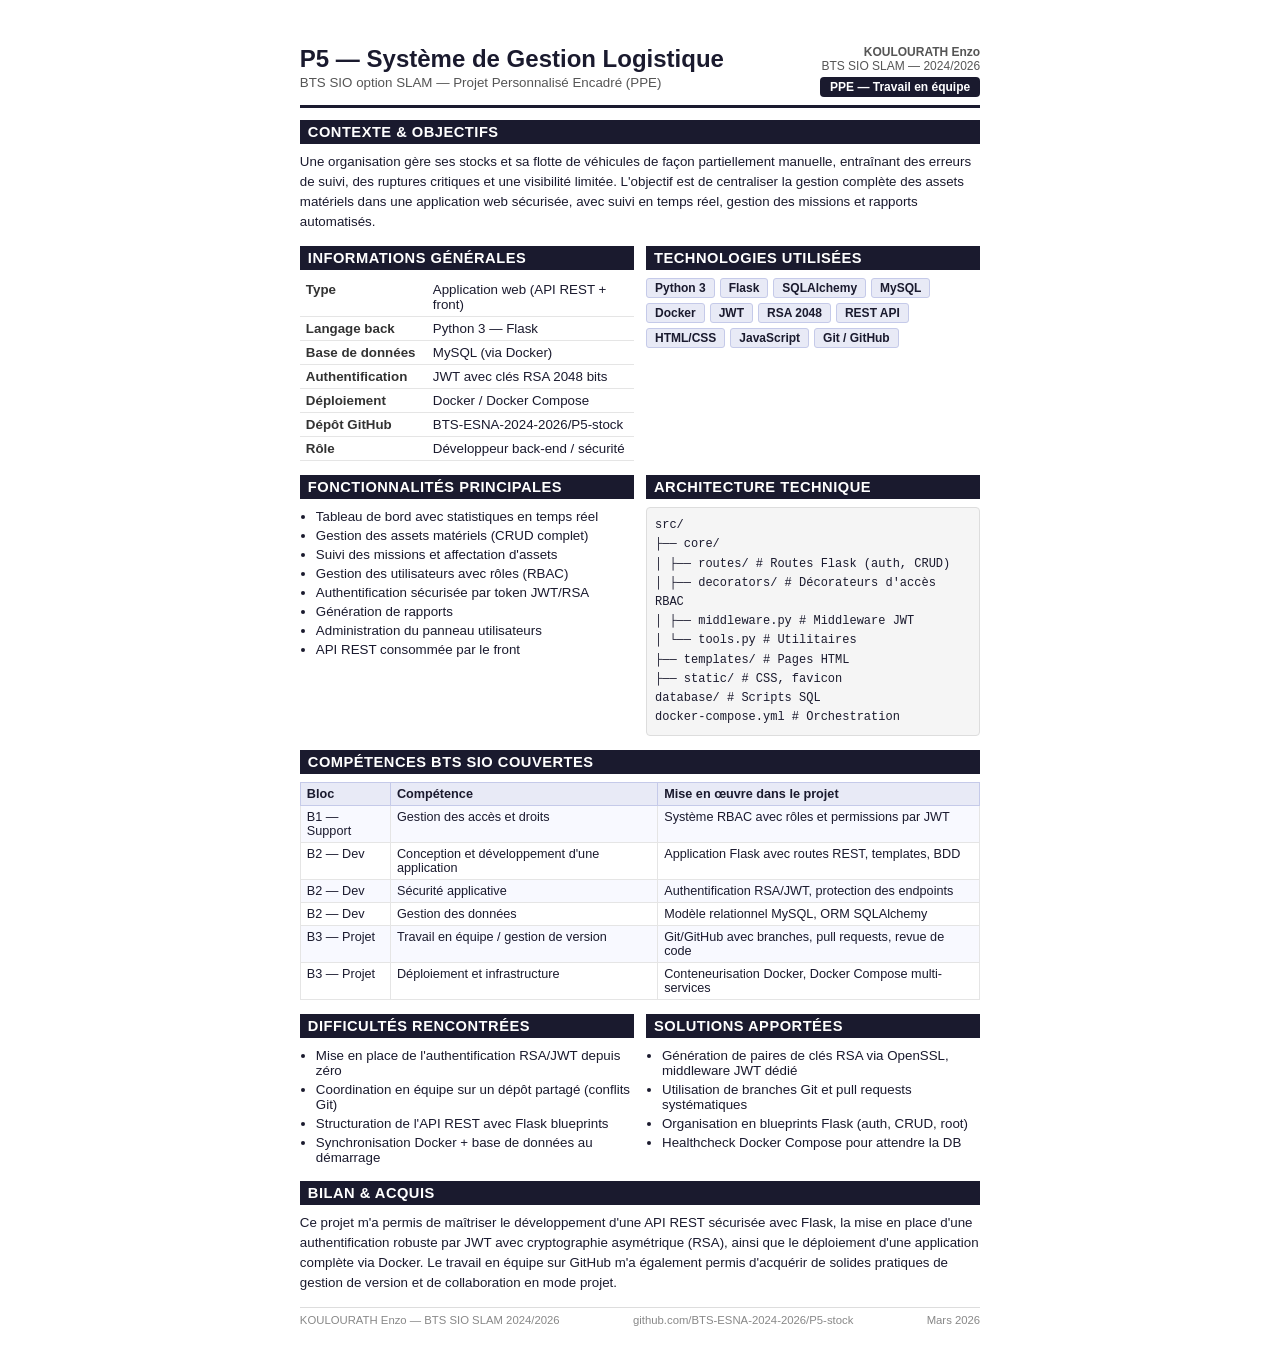
==== fiche_p5_stock.html @ 523cb18c "modif" ====
<!DOCTYPE html>
<html lang="fr">
<head>
<meta charset="UTF-8">
<meta name="viewport" content="width=device-width, initial-scale=1.0">
<title>Fiche PPE — P5 Gestion Logistique</title>
<style>
  * { box-sizing: border-box; margin: 0; padding: 0; }
  body { font-family: 'Segoe UI', Arial, sans-serif; font-size: 11pt; color: #1a1a2e; background: #fff; }

  .page { max-width: 210mm; margin: 0 auto; padding: 12mm 15mm; }

  /* En-tête */
  .header { display: flex; justify-content: space-between; align-items: flex-start; border-bottom: 3px solid #1a1a2e; padding-bottom: 8px; margin-bottom: 12px; }
  .header-left h1 { font-size: 18pt; font-weight: 700; color: #1a1a2e; }
  .header-left .subtitle { font-size: 10pt; color: #555; margin-top: 2px; }
  .header-right { text-align: right; font-size: 9pt; color: #555; }
  .badge { display: inline-block; background: #1a1a2e; color: #fff; padding: 3px 10px; border-radius: 4px; font-size: 9pt; font-weight: 600; margin-top: 4px; }

  /* Sections */
  .section { margin-bottom: 14px; }
  .section h2 { font-size: 11pt; font-weight: 700; text-transform: uppercase; letter-spacing: 0.5px; color: #fff; background: #1a1a2e; padding: 4px 8px; margin-bottom: 8px; }

  /* Grille 2 colonnes */
  .grid-2 { display: grid; grid-template-columns: 1fr 1fr; gap: 12px; }

  /* Info list */
  .info-table { width: 100%; border-collapse: collapse; font-size: 10pt; }
  .info-table tr { border-bottom: 1px solid #e5e5e5; }
  .info-table td { padding: 4px 6px; vertical-align: top; }
  .info-table td:first-child { font-weight: 600; width: 38%; color: #333; white-space: nowrap; }

  /* Tags technos */
  .tags { display: flex; flex-wrap: wrap; gap: 5px; margin-top: 6px; }
  .tag { background: #e8eaf6; color: #1a1a2e; border: 1px solid #c5cae9; padding: 2px 8px; border-radius: 3px; font-size: 9pt; font-weight: 600; }

  /* Fonctionnalités */
  .feature-list { padding-left: 16px; }
  .feature-list li { padding: 2px 0; font-size: 10pt; }

  /* Tableau compétences */
  .comp-table { width: 100%; border-collapse: collapse; font-size: 9.5pt; }
  .comp-table th { background: #e8eaf6; padding: 4px 6px; text-align: left; font-weight: 600; border: 1px solid #c5cae9; }
  .comp-table td { padding: 4px 6px; border: 1px solid #e5e5e5; vertical-align: top; }
  .comp-table tr:nth-child(even) { background: #f8f9ff; }

  /* Architecture */
  .arch-box { background: #f5f5f5; border: 1px solid #ddd; border-radius: 4px; padding: 8px; font-family: monospace; font-size: 9pt; line-height: 1.6; }

  /* Footer */
  .footer { margin-top: 14px; border-top: 1px solid #ddd; padding-top: 6px; display: flex; justify-content: space-between; font-size: 8.5pt; color: #888; }

  @media print {
    body { font-size: 10.5pt; }
    .page { padding: 8mm 12mm; max-width: 100%; }
  }
</style>
</head>
<body>
<div class="page">

  <!-- EN-TÊTE -->
  <div class="header">
    <div class="header-left">
      <h1>P5 — Système de Gestion Logistique</h1>
      <div class="subtitle">BTS SIO option SLAM — Projet Personnalisé Encadré (PPE)</div>
    </div>
    <div class="header-right">
      <div><strong>KOULOURATH Enzo</strong></div>
      <div>BTS SIO SLAM — 2024/2026</div>
      <div class="badge">PPE — Travail en équipe</div>
    </div>
  </div>

  <!-- CONTEXTE & OBJECTIFS -->
  <div class="section">
    <h2>Contexte & Objectifs</h2>
    <p style="font-size:10pt; line-height:1.5;">
      Une organisation gère ses stocks et sa flotte de véhicules de façon partiellement manuelle, entraînant des erreurs de suivi,
      des ruptures critiques et une visibilité limitée. L'objectif est de centraliser la gestion complète des assets matériels
      dans une application web sécurisée, avec suivi en temps réel, gestion des missions et rapports automatisés.
    </p>
  </div>

  <!-- INFOS PROJET + TECHNOS -->
  <div class="grid-2">
    <div class="section">
      <h2>Informations générales</h2>
      <table class="info-table">
        <tr><td>Type</td><td>Application web (API REST + front)</td></tr>
        <tr><td>Langage back</td><td>Python 3 — Flask</td></tr>
        <tr><td>Base de données</td><td>MySQL (via Docker)</td></tr>
        <tr><td>Authentification</td><td>JWT avec clés RSA 2048 bits</td></tr>
        <tr><td>Déploiement</td><td>Docker / Docker Compose</td></tr>
        <tr><td>Dépôt GitHub</td><td>BTS-ESNA-2024-2026/P5-stock</td></tr>
        <tr><td>Rôle</td><td>Développeur back-end / sécurité</td></tr>
      </table>
    </div>

    <div class="section">
      <h2>Technologies utilisées</h2>
      <div class="tags">
        <span class="tag">Python 3</span>
        <span class="tag">Flask</span>
        <span class="tag">SQLAlchemy</span>
        <span class="tag">MySQL</span>
        <span class="tag">Docker</span>
        <span class="tag">JWT</span>
        <span class="tag">RSA 2048</span>
        <span class="tag">REST API</span>
        <span class="tag">HTML/CSS</span>
        <span class="tag">JavaScript</span>
        <span class="tag">Git / GitHub</span>
      </div>
    </div>
  </div>

  <!-- FONCTIONNALITÉS -->
  <div class="grid-2">
    <div class="section">
      <h2>Fonctionnalités principales</h2>
      <ul class="feature-list">
        <li>Tableau de bord avec statistiques en temps réel</li>
        <li>Gestion des assets matériels (CRUD complet)</li>
        <li>Suivi des missions et affectation d'assets</li>
        <li>Gestion des utilisateurs avec rôles (RBAC)</li>
        <li>Authentification sécurisée par token JWT/RSA</li>
        <li>Génération de rapports</li>
        <li>Administration du panneau utilisateurs</li>
        <li>API REST consommée par le front</li>
      </ul>
    </div>

    <div class="section">
      <h2>Architecture technique</h2>
      <div class="arch-box">
src/<br>
├── core/<br>
│   ├── routes/        # Routes Flask (auth, CRUD)<br>
│   ├── decorators/    # Décorateurs d'accès RBAC<br>
│   ├── middleware.py  # Middleware JWT<br>
│   └── tools.py       # Utilitaires<br>
├── templates/         # Pages HTML<br>
├── static/            # CSS, favicon<br>
database/              # Scripts SQL<br>
docker-compose.yml     # Orchestration
      </div>
    </div>
  </div>

  <!-- COMPÉTENCES BTS SIO -->
  <div class="section">
    <h2>Compétences BTS SIO couvertes</h2>
    <table class="comp-table">
      <tr>
        <th>Bloc</th>
        <th>Compétence</th>
        <th>Mise en œuvre dans le projet</th>
      </tr>
      <tr>
        <td>B1 — Support</td>
        <td>Gestion des accès et droits</td>
        <td>Système RBAC avec rôles et permissions par JWT</td>
      </tr>
      <tr>
        <td>B2 — Dev</td>
        <td>Conception et développement d'une application</td>
        <td>Application Flask avec routes REST, templates, BDD</td>
      </tr>
      <tr>
        <td>B2 — Dev</td>
        <td>Sécurité applicative</td>
        <td>Authentification RSA/JWT, protection des endpoints</td>
      </tr>
      <tr>
        <td>B2 — Dev</td>
        <td>Gestion des données</td>
        <td>Modèle relationnel MySQL, ORM SQLAlchemy</td>
      </tr>
      <tr>
        <td>B3 — Projet</td>
        <td>Travail en équipe / gestion de version</td>
        <td>Git/GitHub avec branches, pull requests, revue de code</td>
      </tr>
      <tr>
        <td>B3 — Projet</td>
        <td>Déploiement et infrastructure</td>
        <td>Conteneurisation Docker, Docker Compose multi-services</td>
      </tr>
    </table>
  </div>

  <!-- DIFFICULTÉS & SOLUTIONS -->
  <div class="grid-2">
    <div class="section">
      <h2>Difficultés rencontrées</h2>
      <ul class="feature-list">
        <li>Mise en place de l'authentification RSA/JWT depuis zéro</li>
        <li>Coordination en équipe sur un dépôt partagé (conflits Git)</li>
        <li>Structuration de l'API REST avec Flask blueprints</li>
        <li>Synchronisation Docker + base de données au démarrage</li>
      </ul>
    </div>

    <div class="section">
      <h2>Solutions apportées</h2>
      <ul class="feature-list">
        <li>Génération de paires de clés RSA via OpenSSL, middleware JWT dédié</li>
        <li>Utilisation de branches Git et pull requests systématiques</li>
        <li>Organisation en blueprints Flask (auth, CRUD, root)</li>
        <li>Healthcheck Docker Compose pour attendre la DB</li>
      </ul>
    </div>
  </div>

  <!-- BILAN -->
  <div class="section">
    <h2>Bilan & acquis</h2>
    <p style="font-size:10pt; line-height:1.5;">
      Ce projet m'a permis de maîtriser le développement d'une API REST sécurisée avec Flask, la mise en place d'une
      authentification robuste par JWT avec cryptographie asymétrique (RSA), ainsi que le déploiement d'une application
      complète via Docker. Le travail en équipe sur GitHub m'a également permis d'acquérir de solides pratiques de
      gestion de version et de collaboration en mode projet.
    </p>
  </div>

  <div class="footer">
    <span>KOULOURATH Enzo — BTS SIO SLAM 2024/2026</span>
    <span>github.com/BTS-ESNA-2024-2026/P5-stock</span>
    <span>Mars 2026</span>
  </div>

</div>
</body>
</html>
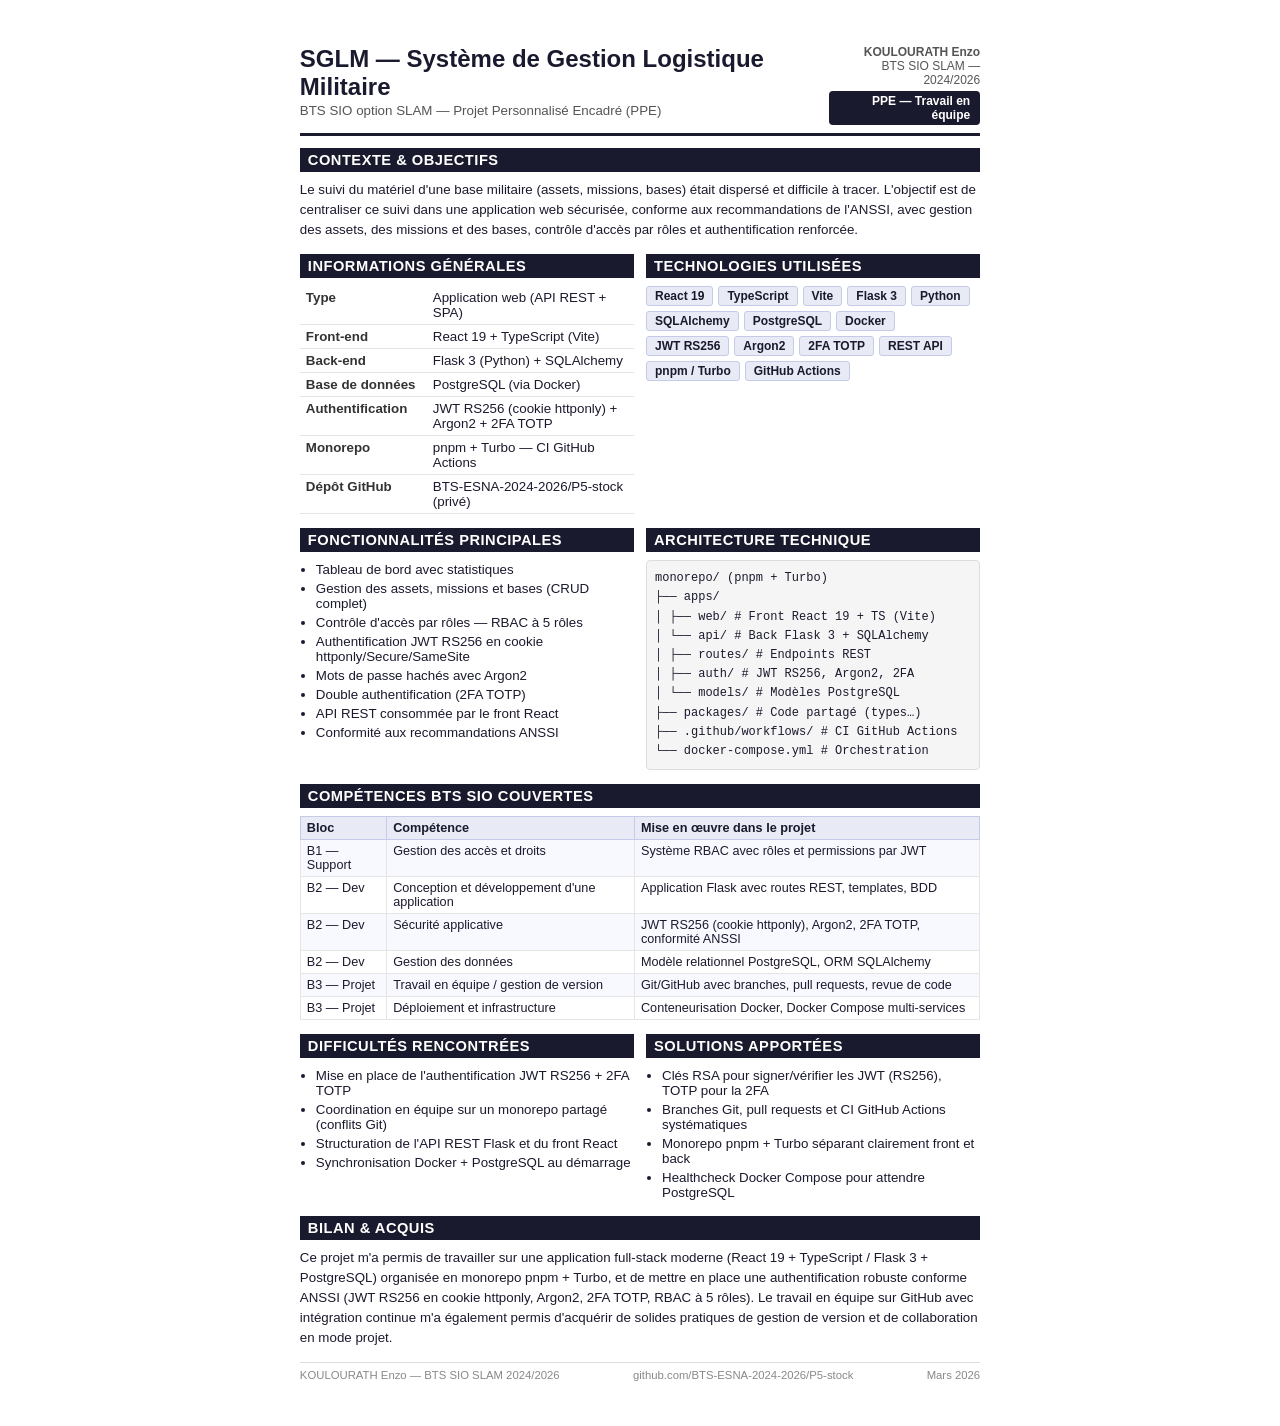
==== commit 4fd428ce: "Personnalisation du portfolio : infos réelles + 4 projets BTS SIO Co-Authored-By: Claude Opus 4.8 <n" ====
--- a/fiche_p5_stock.html
+++ b/fiche_p5_stock.html
@@ -62,7 +62,7 @@
   <!-- EN-TÊTE -->
   <div class="header">
     <div class="header-left">
-      <h1>P5 — Système de Gestion Logistique</h1>
+      <h1>SGLM — Système de Gestion Logistique Militaire</h1>
       <div class="subtitle">BTS SIO option SLAM — Projet Personnalisé Encadré (PPE)</div>
     </div>
     <div class="header-right">
@@ -76,9 +76,9 @@
   <div class="section">
     <h2>Contexte & Objectifs</h2>
     <p style="font-size:10pt; line-height:1.5;">
-      Une organisation gère ses stocks et sa flotte de véhicules de façon partiellement manuelle, entraînant des erreurs de suivi,
-      des ruptures critiques et une visibilité limitée. L'objectif est de centraliser la gestion complète des assets matériels
-      dans une application web sécurisée, avec suivi en temps réel, gestion des missions et rapports automatisés.
+      Le suivi du matériel d'une base militaire (assets, missions, bases) était dispersé et difficile à tracer. L'objectif est de
+      centraliser ce suivi dans une application web sécurisée, conforme aux recommandations de l'ANSSI, avec gestion des assets,
+      des missions et des bases, contrôle d'accès par rôles et authentification renforcée.
     </p>
   </div>
 
@@ -87,30 +87,33 @@
     <div class="section">
       <h2>Informations générales</h2>
       <table class="info-table">
-        <tr><td>Type</td><td>Application web (API REST + front)</td></tr>
-        <tr><td>Langage back</td><td>Python 3 — Flask</td></tr>
-        <tr><td>Base de données</td><td>MySQL (via Docker)</td></tr>
-        <tr><td>Authentification</td><td>JWT avec clés RSA 2048 bits</td></tr>
-        <tr><td>Déploiement</td><td>Docker / Docker Compose</td></tr>
-        <tr><td>Dépôt GitHub</td><td>BTS-ESNA-2024-2026/P5-stock</td></tr>
-        <tr><td>Rôle</td><td>Développeur back-end / sécurité</td></tr>
+        <tr><td>Type</td><td>Application web (API REST + SPA)</td></tr>
+        <tr><td>Front-end</td><td>React 19 + TypeScript (Vite)</td></tr>
+        <tr><td>Back-end</td><td>Flask 3 (Python) + SQLAlchemy</td></tr>
+        <tr><td>Base de données</td><td>PostgreSQL (via Docker)</td></tr>
+        <tr><td>Authentification</td><td>JWT RS256 (cookie httponly) + Argon2 + 2FA TOTP</td></tr>
+        <tr><td>Monorepo</td><td>pnpm + Turbo — CI GitHub Actions</td></tr>
+        <tr><td>Dépôt GitHub</td><td>BTS-ESNA-2024-2026/P5-stock (privé)</td></tr>
       </table>
     </div>
 
     <div class="section">
       <h2>Technologies utilisées</h2>
       <div class="tags">
-        <span class="tag">Python 3</span>
-        <span class="tag">Flask</span>
+        <span class="tag">React 19</span>
+        <span class="tag">TypeScript</span>
+        <span class="tag">Vite</span>
+        <span class="tag">Flask 3</span>
+        <span class="tag">Python</span>
         <span class="tag">SQLAlchemy</span>
-        <span class="tag">MySQL</span>
+        <span class="tag">PostgreSQL</span>
         <span class="tag">Docker</span>
-        <span class="tag">JWT</span>
-        <span class="tag">RSA 2048</span>
+        <span class="tag">JWT RS256</span>
+        <span class="tag">Argon2</span>
+        <span class="tag">2FA TOTP</span>
         <span class="tag">REST API</span>
-        <span class="tag">HTML/CSS</span>
-        <span class="tag">JavaScript</span>
-        <span class="tag">Git / GitHub</span>
+        <span class="tag">pnpm / Turbo</span>
+        <span class="tag">GitHub Actions</span>
       </div>
     </div>
   </div>
@@ -120,30 +123,30 @@
     <div class="section">
       <h2>Fonctionnalités principales</h2>
       <ul class="feature-list">
-        <li>Tableau de bord avec statistiques en temps réel</li>
-        <li>Gestion des assets matériels (CRUD complet)</li>
-        <li>Suivi des missions et affectation d'assets</li>
-        <li>Gestion des utilisateurs avec rôles (RBAC)</li>
-        <li>Authentification sécurisée par token JWT/RSA</li>
-        <li>Génération de rapports</li>
-        <li>Administration du panneau utilisateurs</li>
-        <li>API REST consommée par le front</li>
+        <li>Tableau de bord avec statistiques</li>
+        <li>Gestion des assets, missions et bases (CRUD complet)</li>
+        <li>Contrôle d'accès par rôles — RBAC à 5 rôles</li>
+        <li>Authentification JWT RS256 en cookie httponly/Secure/SameSite</li>
+        <li>Mots de passe hachés avec Argon2</li>
+        <li>Double authentification (2FA TOTP)</li>
+        <li>API REST consommée par le front React</li>
+        <li>Conformité aux recommandations ANSSI</li>
       </ul>
     </div>
 
     <div class="section">
       <h2>Architecture technique</h2>
       <div class="arch-box">
-src/<br>
-├── core/<br>
-│   ├── routes/        # Routes Flask (auth, CRUD)<br>
-│   ├── decorators/    # Décorateurs d'accès RBAC<br>
-│   ├── middleware.py  # Middleware JWT<br>
-│   └── tools.py       # Utilitaires<br>
-├── templates/         # Pages HTML<br>
-├── static/            # CSS, favicon<br>
-database/              # Scripts SQL<br>
-docker-compose.yml     # Orchestration
+monorepo/   (pnpm + Turbo)<br>
+├── apps/<br>
+│   ├── web/        # Front React 19 + TS (Vite)<br>
+│   └── api/        # Back Flask 3 + SQLAlchemy<br>
+│       ├── routes/     # Endpoints REST<br>
+│       ├── auth/       # JWT RS256, Argon2, 2FA<br>
+│       └── models/     # Modèles PostgreSQL<br>
+├── packages/       # Code partagé (types…)<br>
+├── .github/workflows/  # CI GitHub Actions<br>
+└── docker-compose.yml  # Orchestration
       </div>
     </div>
   </div>
@@ -170,12 +173,12 @@
       <tr>
         <td>B2 — Dev</td>
         <td>Sécurité applicative</td>
-        <td>Authentification RSA/JWT, protection des endpoints</td>
+        <td>JWT RS256 (cookie httponly), Argon2, 2FA TOTP, conformité ANSSI</td>
       </tr>
       <tr>
         <td>B2 — Dev</td>
         <td>Gestion des données</td>
-        <td>Modèle relationnel MySQL, ORM SQLAlchemy</td>
+        <td>Modèle relationnel PostgreSQL, ORM SQLAlchemy</td>
       </tr>
       <tr>
         <td>B3 — Projet</td>
@@ -195,20 +198,20 @@
     <div class="section">
       <h2>Difficultés rencontrées</h2>
       <ul class="feature-list">
-        <li>Mise en place de l'authentification RSA/JWT depuis zéro</li>
-        <li>Coordination en équipe sur un dépôt partagé (conflits Git)</li>
-        <li>Structuration de l'API REST avec Flask blueprints</li>
-        <li>Synchronisation Docker + base de données au démarrage</li>
+        <li>Mise en place de l'authentification JWT RS256 + 2FA TOTP</li>
+        <li>Coordination en équipe sur un monorepo partagé (conflits Git)</li>
+        <li>Structuration de l'API REST Flask et du front React</li>
+        <li>Synchronisation Docker + PostgreSQL au démarrage</li>
       </ul>
     </div>
 
     <div class="section">
       <h2>Solutions apportées</h2>
       <ul class="feature-list">
-        <li>Génération de paires de clés RSA via OpenSSL, middleware JWT dédié</li>
-        <li>Utilisation de branches Git et pull requests systématiques</li>
-        <li>Organisation en blueprints Flask (auth, CRUD, root)</li>
-        <li>Healthcheck Docker Compose pour attendre la DB</li>
+        <li>Clés RSA pour signer/vérifier les JWT (RS256), TOTP pour la 2FA</li>
+        <li>Branches Git, pull requests et CI GitHub Actions systématiques</li>
+        <li>Monorepo pnpm + Turbo séparant clairement front et back</li>
+        <li>Healthcheck Docker Compose pour attendre PostgreSQL</li>
       </ul>
     </div>
   </div>
@@ -217,10 +220,10 @@
   <div class="section">
     <h2>Bilan & acquis</h2>
     <p style="font-size:10pt; line-height:1.5;">
-      Ce projet m'a permis de maîtriser le développement d'une API REST sécurisée avec Flask, la mise en place d'une
-      authentification robuste par JWT avec cryptographie asymétrique (RSA), ainsi que le déploiement d'une application
-      complète via Docker. Le travail en équipe sur GitHub m'a également permis d'acquérir de solides pratiques de
-      gestion de version et de collaboration en mode projet.
+      Ce projet m'a permis de travailler sur une application full-stack moderne (React 19 + TypeScript / Flask 3 + PostgreSQL)
+      organisée en monorepo pnpm + Turbo, et de mettre en place une authentification robuste conforme ANSSI (JWT RS256 en
+      cookie httponly, Argon2, 2FA TOTP, RBAC à 5 rôles). Le travail en équipe sur GitHub avec intégration continue m'a
+      également permis d'acquérir de solides pratiques de gestion de version et de collaboration en mode projet.
     </p>
   </div>
 
